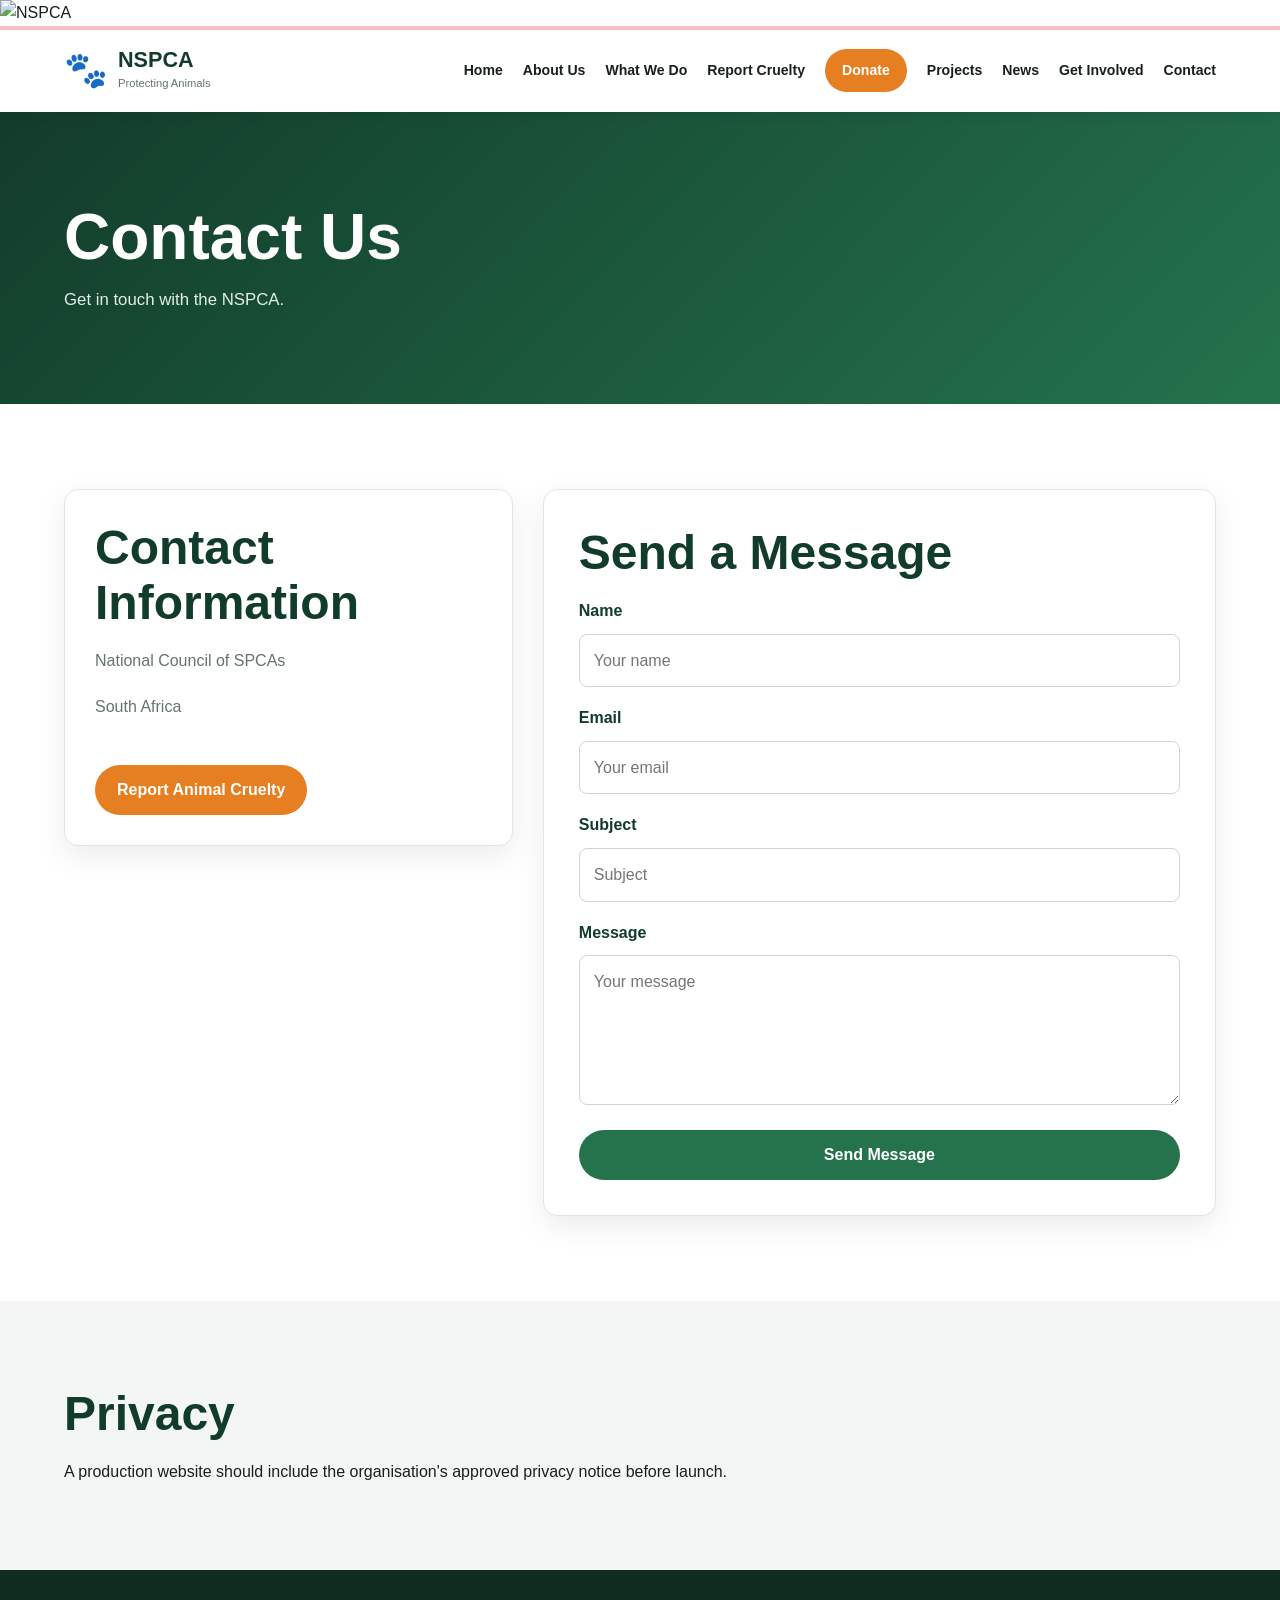
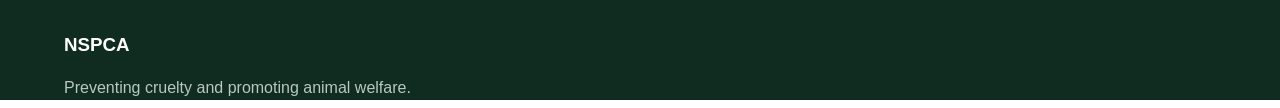
==== contact.html @ 2f7c21a6 "Add initial NSPCA website pages and styling" ====
<!DOCTYPE html>
<html lang="en">

<head>

<meta charset="UTF-8">

<meta name="viewport"
content="width=device-width, initial-scale=1.0">

<title>Contact Us | NSPCA</title>

<link rel="stylesheet" href="styles.css">

</head>
<p> <img src="NSPCA contact.png" alt="NSPCA"></p>
<hr size="6" color="pink"

<body>

<body>


<header>

<nav class="navbar container">

<a href="index.html" class="logo">

<span class="logo-icon">🐾</span>

<span>
<strong>NSPCA</strong>
<small>Protecting Animals</small>
</span>

</a>


<button class="menu-button"
onclick="toggleMenu()">☰</button>


<div class="nav-links" id="navLinks">

<a href="index.html">Home</a>
<a href="about.html">About Us</a>
<a href="what-we-do.html">What We Do</a>
<a href="report.html">Report Cruelty</a>
<a href="donate.html">Donate</a>
<a href="projects.html">Projects</a>
<a href="news.html">News</a>
<a href="get-involved.html">Get Involved</a>
<a href="contact.html">Contact</a>

</div>

</nav>

</header>


<section class="page-header">

<div class="container">

<h1>Contact Us</h1>

<p>
Get in touch with the NSPCA.
</p>

</div>

</section>


<section class="section">

<div class="container">

<div class="form-row">


<div class="card">

<h2>Contact Information</h2>

<p>
National Council of SPCAs
</p>

<p>
South Africa
</p>

<br>

<a href="report.html"
class="button button-danger">

Report Animal Cruelty

</a>

</div>


<div class="form-card">

<h2>Send a Message</h2>


<form class="demo-form">


<label>Name</label>

<input
type="text"
required
placeholder="Your name">


<label>Email</label>

<input
type="email"
required
placeholder="Your email">


<label>Subject</label>

<input
type="text"
required
placeholder="Subject">


<label>Message</label>

<textarea
required
placeholder="Your message"></textarea>


<button
type="submit"
class="button button-primary">

Send Message

</button>

</form>

</div>

</div>

</div>

</section>


<section class="section grey-section">

<div class="container">

<h2>Privacy</h2>

<p>
A production website should include the organisation's
approved privacy notice before launch.
</p>

</div>

</section>


<footer>

<div class="container">

<h3>NSPCA</h3>

<p>
Preventing cruelty and promoting animal welfare.
</p>

</div>

</footer>


<script src="script.js"></script>

</body>

</html>
---- styles.css ----
:root {
    --green-dark: #123c2a;
    --green: #24734d;
    --green-light: #eaf5ef;

    --orange: #e67e22;
    --orange-dark: #c95f0d;

    --gold: #f2b544;

    --white: #ffffff;
    --black: #17211b;

    --grey: #66736c;
    --grey-light: #f4f6f5;
    --grey-border: #dfe6e2;

    --cream: #faf8f3;

    --shadow:
        0 10px 30px rgba(0, 0, 0, 0.08);

    --shadow-hover:
        0 18px 35px rgba(0, 0, 0, 0.14);

    --radius: 14px;

    --container: 1200px;
}

* {
    margin: 0;
    padding: 0;
    box-sizing: border-box;
}


html {
    scroll-behavior: smooth;
}


body {
    font-family:
        Arial,
        Helvetica,
        sans-serif;

    background-color: var(--white);

    color: var(--black);

    line-height: 1.6;

    overflow-x: hidden;
}


img {
    max-width: 100%;
    height: auto;
    display: block;
}


a {
    color: inherit;
    text-decoration: none;
}


button,
input,
textarea,
select {
    font: inherit;
}

.container {
    width: 90%;
    max-width: var(--container);
    margin: 0 auto;
}

.top-bar {
    background-color: var(--green-dark);
    color: white;

    font-size: 0.82rem;
}


.top-bar .container {
    min-height: 38px;

    display: flex;
    align-items: center;
    justify-content: space-between;

    gap: 20px;
}

header {
    background-color: white;

    position: sticky;
    top: 0;

    z-index: 1000;

    box-shadow:
        0 2px 12px rgba(0, 0, 0, 0.08);
}


.navbar {
    min-height: 82px;

    display: flex;

    align-items: center;

    justify-content: space-between;

    gap: 30px;
}

.logo {
    display: flex;

    align-items: center;

    gap: 10px;

    color: var(--green-dark);

    flex-shrink: 0;
}


.logo-icon {
    font-size: 2.2rem;
}


.logo strong {
    display: block;

    font-size: 1.35rem;

    line-height: 1.1;
}


.logo small {
    display: block;

    color: var(--grey);

    font-size: 0.7rem;

    margin-top: 3px;
}

.nav-links {
    display: flex;

    align-items: center;

    justify-content: flex-end;

    gap: 20px;
}


.nav-links a {
    color: var(--black);

    font-size: 0.88rem;

    font-weight: 600;

    padding: 8px 0;

    position: relative;

    transition:
        color 0.3s ease;
}


.nav-links a::after {
    content: "";

    position: absolute;

    left: 0;

    bottom: 0;

    width: 0;

    height: 2px;

    background-color: var(--orange);

    transition:
        width 0.3s ease;
}


.nav-links a:hover {
    color: var(--orange);
}


.nav-links a:hover::after {
    width: 100%;
}

.nav-links a[href="donate.html"] {
    background-color: var(--orange);

    color: white;

    padding: 10px 17px;

    border-radius: 25px;
}


.nav-links a[href="donate.html"]::after {
    display: none;
}


.nav-links a[href="donate.html"]:hover {
    background-color: var(--orange-dark);

    color: white;
}

.menu-button {
    display: none;

    border: none;

    background-color: transparent;

    color: var(--green-dark);

    font-size: 2rem;

    cursor: pointer;

    padding: 5px;
}

.hero {
    min-height: 650px;

    background:
        linear-gradient(
            90deg,
            rgba(10, 45, 30, 0.94),
            rgba(10, 45, 30, 0.65),
            rgba(10, 45, 30, 0.25)
        ),
        url("images/hero.jpg")
        center / cover no-repeat;

    display: flex;

    align-items: center;

    color: white;
}


.hero-content {
    display: flex;

    align-items: center;

    min-height: 650px;
}


.hero-text {
    max-width: 720px;
}


.badge {
    display: inline-block;

    color: #ffd18a;

    font-size: 0.78rem;

    font-weight: bold;

    letter-spacing: 2px;

    margin-bottom: 20px;
}


.hero h1 {
    font-size: clamp(2.7rem, 6vw, 5.2rem);

    line-height: 1.02;

    margin-bottom: 25px;
}


.hero p {
    max-width: 620px;

    font-size: 1.1rem;

    color: #edf5f0;

    margin-bottom: 30px;
}


.hero-buttons {
    display: flex;

    flex-wrap: wrap;

    gap: 12px;
}

.page-header {
    padding: 90px 0;

    color: white;

    background:
        linear-gradient(
            135deg,
            var(--green-dark),
            var(--green)
        );
}


.page-header h1 {
    font-size: clamp(2.2rem, 5vw, 4rem);

    line-height: 1.1;

    margin-bottom: 15px;
}


.page-header p {
    max-width: 750px;

    font-size: 1.05rem;

    color: #e4eee9;
}

.section {
    padding: 85px 0;
}


.grey-section {
    background-color: var(--grey-light);
}


.section-label {
    display: inline-block;

    color: var(--orange);

    font-size: 0.78rem;

    font-weight: 800;

    letter-spacing: 2px;

    margin-bottom: 10px;
}


.section h2 {
    color: var(--green-dark);

    font-size: clamp(2rem, 4vw, 3rem);

    line-height: 1.15;

    margin-bottom: 18px;
}


.section-description {
    color: var(--grey);

    max-width: 700px;

    margin-bottom: 35px;
}

.button {
    display: inline-flex;

    align-items: center;

    justify-content: center;

    border: none;

    cursor: pointer;

    padding: 12px 22px;

    border-radius: 30px;

    font-weight: 700;

    transition:
        transform 0.25s ease,
        background-color 0.25s ease,
        color 0.25s ease,
        box-shadow 0.25s ease;
}


.button:hover {
    transform: translateY(-3px);

    box-shadow:
        0 8px 18px rgba(0, 0, 0, 0.15);
}


.button-primary {
    background-color: var(--green);

    color: white;
}


.button-primary:hover {
    background-color: var(--green-dark);
}


.button-danger {
    background-color: var(--orange);

    color: white;
}


.button-danger:hover {
    background-color: var(--orange-dark);
}


.button-gold {
    background-color: var(--gold);

    color: var(--black);
}


.button-gold:hover {
    background-color: #d99b25;
}


.button-outline {
    background-color: transparent;

    color: var(--green);

    border: 2px solid var(--green);
}


.button-outline:hover {
    background-color: var(--green);

    color: white;
}


/* =========================================================
   10. CARDS
   ========================================================= */

.card-grid {
    display: grid;

    grid-template-columns:
        repeat(3, minmax(0, 1fr));

    gap: 25px;

    margin-top: 35px;
}


.card {
    background-color: white;

    padding: 30px;

    border: 1px solid var(--grey-border);

    border-radius: var(--radius);

    box-shadow: var(--shadow);

    transition:
        transform 0.3s ease,
        box-shadow 0.3s ease,
        border-color 0.3s ease;
}


.card:hover {
    transform: translateY(-7px);

    box-shadow: var(--shadow-hover);

    border-color: var(--orange);
}


.card-icon {
    width: 62px;

    height: 62px;

    display: grid;

    place-items: center;

    background-color: var(--green-light);

    border-radius: 50%;

    font-size: 1.7rem;

    margin-bottom: 20px;
}


.card h3 {
    color: var(--green-dark);

    font-size: 1.25rem;

    margin-bottom: 12px;
}


.card p {
    color: var(--grey);

    margin-bottom: 20px;
}


.card a {
    font-weight: 700;
}


/* =========================================================
   11. GOAL GRID
   ========================================================= */

.goal-grid {
    display: grid;

    grid-template-columns:
        repeat(4, minmax(0, 1fr));

    gap: 20px;

    margin-top: 40px;
}


.goal-card {
    padding: 30px;

    background-color: white;

    border-radius: var(--radius);

    border-left: 5px solid var(--orange);

    box-shadow: var(--shadow);

    transition:
        transform 0.3s ease;
}


.goal-card:hover {
    transform: translateY(-6px);
}


.goal-card strong {
    display: block;

    color: var(--orange);

    font-size: 1.6rem;

    margin-bottom: 15px;
}


.goal-card h3 {
    color: var(--green-dark);

    margin-bottom: 10px;
}


.goal-card p {
    color: var(--grey);
}


/* =========================================================
   12. DARK KPI BOX
   ========================================================= */

.dark-box {
    background-color: var(--green-dark);

    color: white;

    border-radius: 18px;

    padding: 50px;

    display: grid;

    grid-template-columns:
        1fr 1fr;

    gap: 50px;

    align-items: center;
}


.dark-box h2 {
    color: white;
}


.dark-box p {
    color: #d8e6df;
}


.section-label.light {
    color: #ffca78;
}


.kpi-grid {
    display: grid;

    grid-template-columns:
        repeat(2, 1fr);

    gap: 15px;
}


.kpi-grid div {
    padding: 22px;

    border:
        1px solid
        rgba(255, 255, 255, 0.2);

    border-radius: 10px;
}


.kpi-grid strong {
    display: block;

    color: white;

    margin-bottom: 5px;
}


.kpi-grid span {
    color: #bcd0c7;

    font-size: 0.85rem;
}

.project-grid {
    display: grid;

    grid-template-columns:
        repeat(3, minmax(0, 1fr));

    gap: 25px;
}

.form-container {
    max-width: 850px;
}


.form-row {
    display: grid;

    grid-template-columns:
        0.8fr 1.2fr;

    gap: 30px;

    align-items: start;
}


.form-card {
    background-color: white;

    padding: 35px;

    border-radius: var(--radius);

    box-shadow: var(--shadow);

    border: 1px solid var(--grey-border);
}


.form-card h2 {
    color: var(--green-dark);

    margin-bottom: 10px;
}


.form-card > p {
    color: var(--grey);

    margin-bottom: 25px;
}


.demo-form {
    display: flex;

    flex-direction: column;

    gap: 10px;
}


.demo-form label {
    color: var(--green-dark);

    font-weight: 700;

    margin-top: 8px;
}


.demo-form input,
.demo-form textarea,
.demo-form select {
    width: 100%;

    border:
        1px solid
        #ccd6d0;

    border-radius: 8px;

    padding: 13px 14px;

    background-color: white;

    color: var(--black);

    outline: none;

    transition:
        border-color 0.25s ease,
        box-shadow 0.25s ease;
}


.demo-form textarea {
    min-height: 150px;

    resize: vertical;
}


.demo-form input:focus,
.demo-form textarea:focus,
.demo-form select:focus {
    border-color: var(--green);

    box-shadow:
        0 0 0 3px
        rgba(36, 115, 77, 0.12);
}


.demo-form button {
    margin-top: 15px;
}

.table-container {
    overflow-x: auto;

    margin-top: 30px;
}


table {
    width: 100%;

    border-collapse: collapse;

    background-color: white;

    box-shadow: var(--shadow);
}


th,
td {
    padding: 16px;

    text-align: left;

    border-bottom:
        1px solid
        var(--grey-border);
}


th {
    background-color: var(--green-dark);

    color: white;
}


tr:hover td {
    background-color: var(--green-light);
}

.page-header + .section .card p {
    text-align: left;
}


.section ul {
    margin-top: 20px;

    padding-left: 20px;
}


.section li {
    margin-bottom: 10px;

    color: var(--grey);
}

.section img {
    border-radius: var(--radius);

    box-shadow: var(--shadow);
}


img:hover {
    transition: transform 0.3s ease;
}

footer {
    background-color: #102c21;

    color: #d9e6df;

    padding-top: 60px;
}


.footer-grid {
    display: grid;

    grid-template-columns:
        2fr 1fr 1fr 1fr;

    gap: 40px;

    padding-bottom: 45px;
}


footer h3 {
    color: white;

    margin-bottom: 15px;
}


footer p {
    color: #b7c9c0;

    margin-bottom: 8px;
}


footer a {
    display: block;

    color: #b7c9c0;

    margin-bottom: 8px;

    transition:
        color 0.25s ease;
}


footer a:hover {
    color: #ffbe6b;
}


.footer-bottom {
    border-top:
        1px solid
        rgba(255, 255, 255, 0.12);

    padding: 20px;

    text-align: center;

    color: #9eb4aa;

    font-size: 0.85rem;
}

@media (max-width: 1000px) {

    .nav-links {
        gap: 13px;
    }


    .nav-links a {
        font-size: 0.8rem;
    }


    .goal-grid {
        grid-template-columns:
            repeat(2, 1fr);
    }


    .card-grid {
        grid-template-columns:
            repeat(2, 1fr);
    }


    .project-grid {
        grid-template-columns:
            repeat(2, 1fr);
    }


    .dark-box {
        grid-template-columns: 1fr;
    }


    .footer-grid {
        grid-template-columns:
            repeat(2, 1fr);
    }

}

@media (max-width: 700px) {

    .top-bar .container {
        min-height: 32px;

        justify-content: center;

        text-align: center;
    }


    .top-bar span:last-child {
        display: none;
    }


    .navbar {
        min-height: 70px;
    }

    .menu-button {
        display: block;
    }


    .nav-links {
        display: none;

        position: absolute;

        top: 70px;

        left: 0;

        width: 100%;

        background-color: white;

        padding: 20px 5%;

        flex-direction: column;

        align-items: stretch;

        gap: 5px;

        box-shadow:
            0 10px 20px
            rgba(0, 0, 0, 0.12);
    }


    .nav-links.active {
        display: flex;
    }


    .nav-links a {
        padding: 12px 0;

        font-size: 0.95rem;
    }


    .nav-links a[href="donate.html"] {
        text-align: center;

        margin-top: 5px;
    }

    .hero {
        min-height: 600px;

        background:
            linear-gradient(
                rgba(10, 45, 30, 0.8),
                rgba(10, 45, 30, 0.8)
            ),
            url("images/hero-mobile.jpg")
            center / cover no-repeat;
    }


    .hero-content {
        min-height: 600px;
    }


    .hero h1 {
        font-size: 3rem;
    }


    .hero p {
        font-size: 1rem;
    }


    .hero-buttons {
        flex-direction: column;

        align-items: stretch;
    }


    .hero-buttons .button {
        width: 100%;

        text-align: center;
    }

    .section {
        padding: 60px 0;
    }


    .page-header {
        padding: 65px 0;
    }

    .goal-grid,
    .card-grid,
    .project-grid {
        grid-template-columns: 1fr;
    }

    .form-row {
        grid-template-columns: 1fr;
    }

    .dark-box {
        padding: 30px 25px;
    }


    .kpi-grid {
        grid-template-columns: 1fr;
    }

    .footer-grid {
        grid-template-columns: 1fr;
    }

}

@media (max-width: 450px) {

    .container {
        width: 92%;
    }


    .logo-icon {
        font-size: 1.8rem;
    }


    .logo strong {
        font-size: 1.1rem;
    }


    .hero h1 {
        font-size: 2.5rem;
    }


    .page-header h1 {
        font-size: 2.3rem;
    }


    .card {
        padding: 25px 20px;
    }


    .form-card {
        padding: 25px 20px;
    }


    .dark-box {
        padding: 25px 20px;
    }

}

:focus-visible {
    outline:
        3px solid
        var(--gold);

    outline-offset: 3px;
}
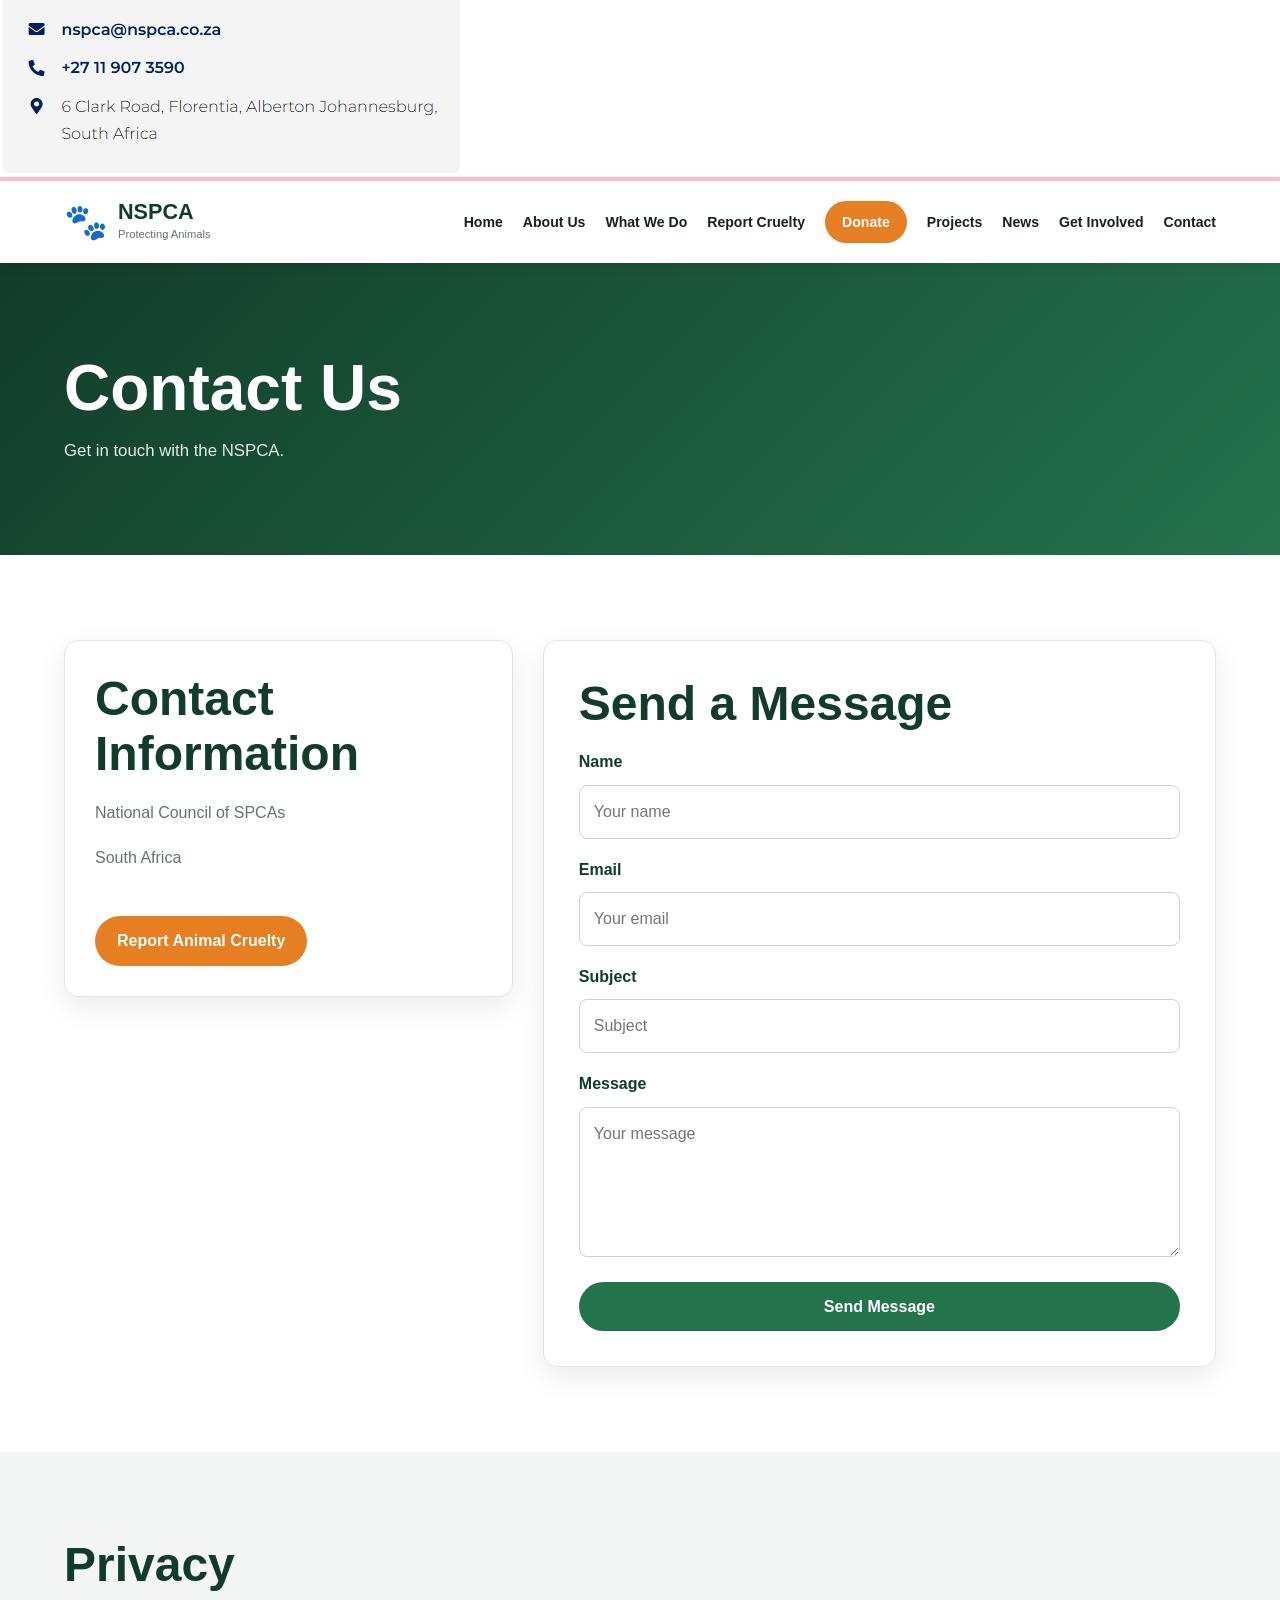
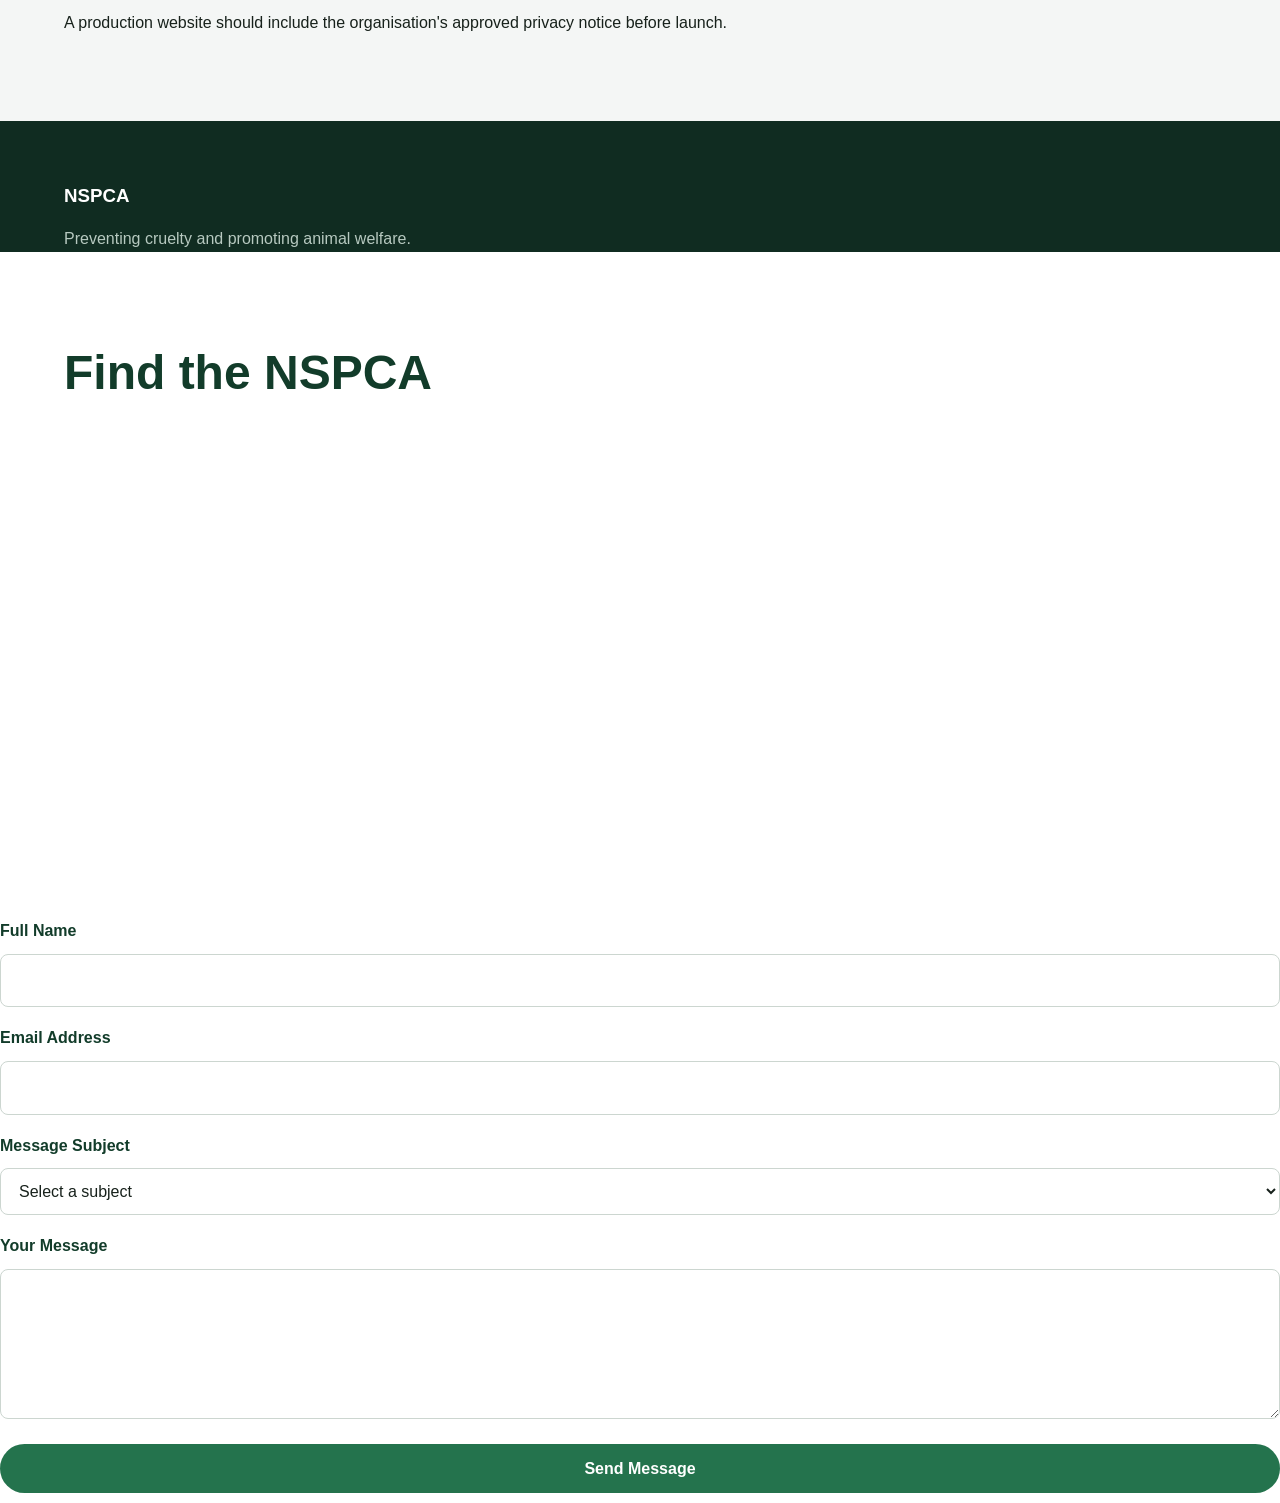
==== commit 6e984f07: "Document Part 3 improvements and update contact page" ====
--- a/contact.html
+++ b/contact.html
@@ -48,7 +48,7 @@
 <a href="what-we-do.html">What We Do</a>
 <a href="report.html">Report Cruelty</a>
 <a href="donate.html">Donate</a>
-<a href="projects.html">Projects</a>
+<a href="./projects.html">Projects</a>
 <a href="news.html">News</a>
 <a href="get-involved.html">Get Involved</a>
 <a href="contact.html">Contact</a>
@@ -199,4 +199,52 @@
 
 </body>
 
-</html>+</html>
+
+<section class="section">
+    <div class="container">
+
+        <h2>Find the NSPCA</h2>
+
+        <iframe
+            title="Map showing the NSPCA in South Africa"
+            src="https://www.google.com/maps?q=National%20Council%20of%20SPCAs%20South%20Africa&output=embed"
+            width="100%"
+            height="400"
+            style="border:0;"
+            loading="lazy"
+            allowfullscreen>
+        </iframe>
+
+    </div>
+</section>
+
+<form class="demo-form ajax-form"
+      action="https://formspree.io/f/YOUR_FORM_ID"
+      method="POST">
+
+    <label for="name">Full Name</label>
+    <input type="text" id="name" name="name" required minlength="2">
+
+    <label for="email">Email Address</label>
+    <input type="email" id="email" name="email" required>
+
+    <label for="subject">Message Subject</label>
+    <select id="subject" name="subject" required>
+        <option value="">Select a subject</option>
+        <option value="Animal Welfare">Animal Welfare</option>
+        <option value="Volunteering">Volunteering</option>
+        <option value="Donations">Donations</option>
+        <option value="General Enquiry">General Enquiry</option>
+    </select>
+
+    <label for="message">Your Message</label>
+    <textarea id="message" name="message" required minlength="10"></textarea>
+
+    <button type="submit" class="button button-primary">
+        Send Message
+    </button>
+
+    <p class="form-message" aria-live="polite"></p>
+
+</form>
